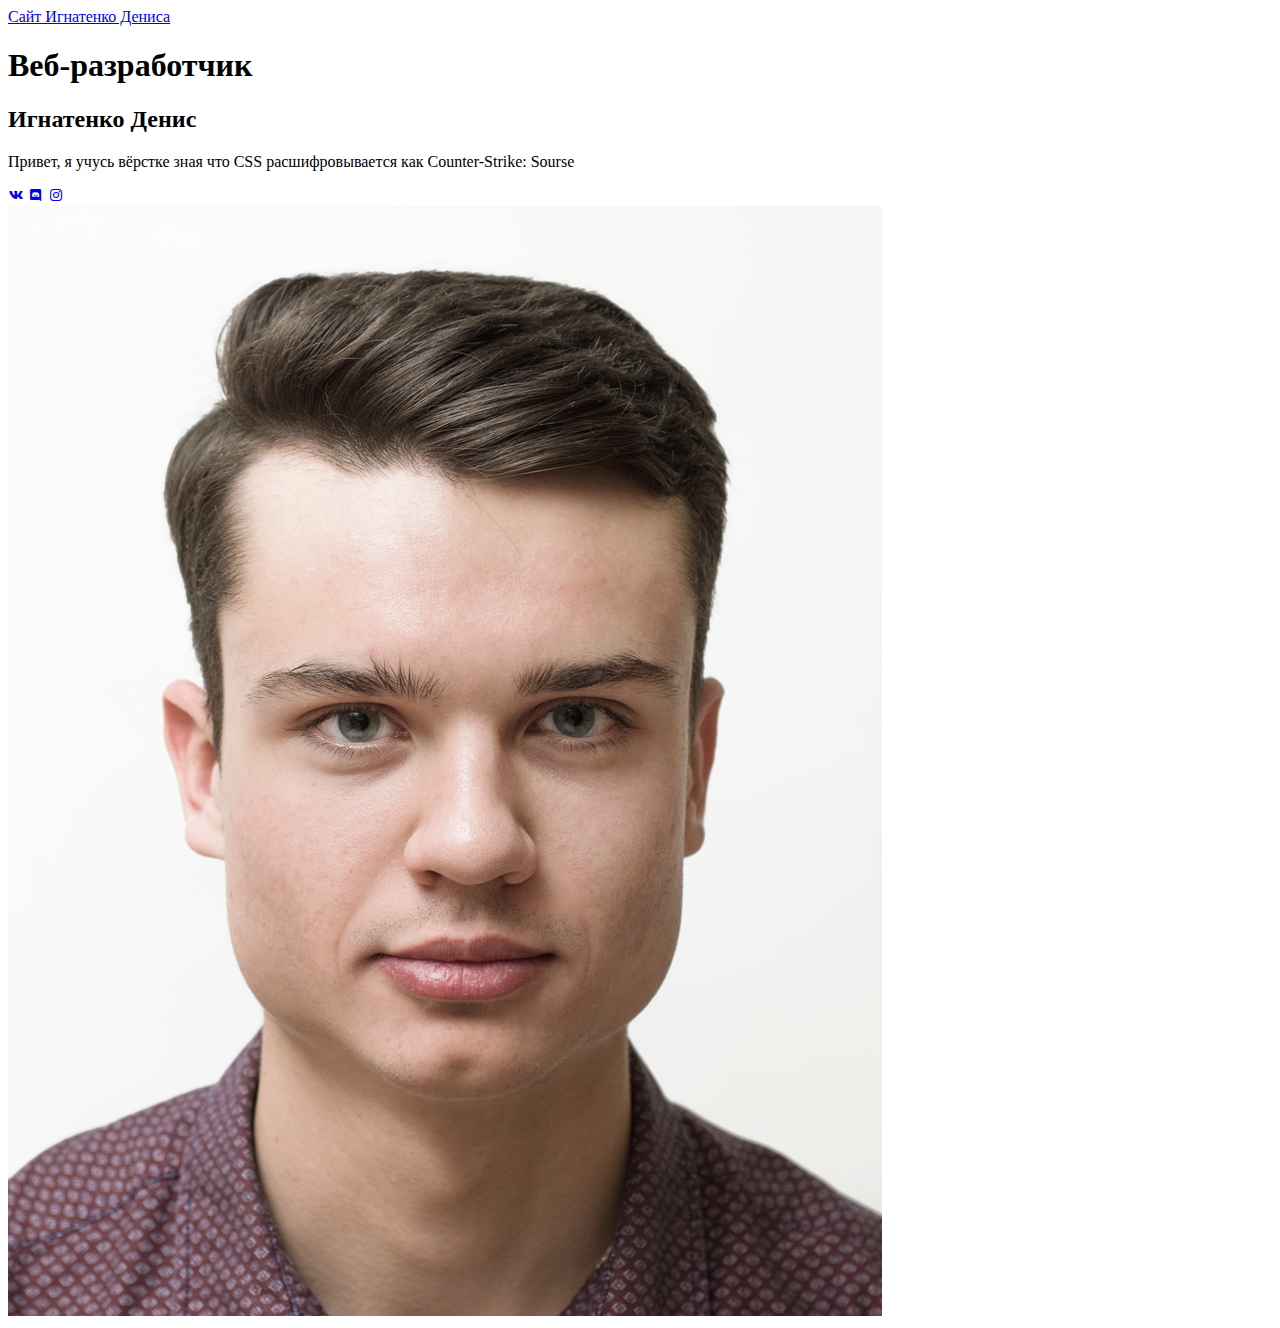
==== index.html @ 55a518d2 "Add files via upload" ====
<!DOCTYPE html>
<html>
<head>
  <meta charset="UTF-8">
  <meta name="viewport" content="width=device-width, initial-scale=1.0">
  <title>Document</title>

  <!-- Подключаем шрифт -->
  <link rel="preconnect" href="https://fonts.gstatic.com">
  <link href="https://fonts.googleapis.com/css2?family=Montserrat:wght@300;400;500;600;700&display=swap"
    rel="stylesheet">
  <!-- Подключаем иконки -->
  <link rel="stylesheet" href="https://cdn.jsdelivr.net/npm/boxicons@latest/css/boxicons.min.css">
  <!-- Подключаем файл со стилями -->
  <link rel="stylesheet" href="style.css">
</head>

<body>
    <header class="header">
        <a class="header_logo logo" href="#">Сайт Игнатенко Дениса</a>
    </header>

    <div class="hero">
        <div class="container hero_container">
            <div class="hero_about">
                <h1 class="hero_title">
                    Веб-разработчик
                </h1>
                <h2 class="hero_subtitle">Игнатенко Денис</h2>
                <p class="hero_description">
                    Привет, я учусь вёрстке зная что CSS расшифровывается как Counter-Strike: Sourse  
                </p>
                <div class="hero_links">
                    <a class="hero_link" href="https://vk.com/unlabel_denis"><i class='bx bxl-vk'></i></a>
                    <a class="hero_link" href="https://discordapp.com/users/699602522205061209/"><i class='bx bxl-discord'></i></a>
                    <a class="hero_link" href="https://www.instagram.com/unlabel_denis/"><i class='bx bxl-instagram'></i></a>
                </div>
            </div>
            <div class="hero_box">
                <img class="hero_box-img" src="Denis.png" alt="My photo">
            </div>
        </div>
    </div>
</body>
</html>
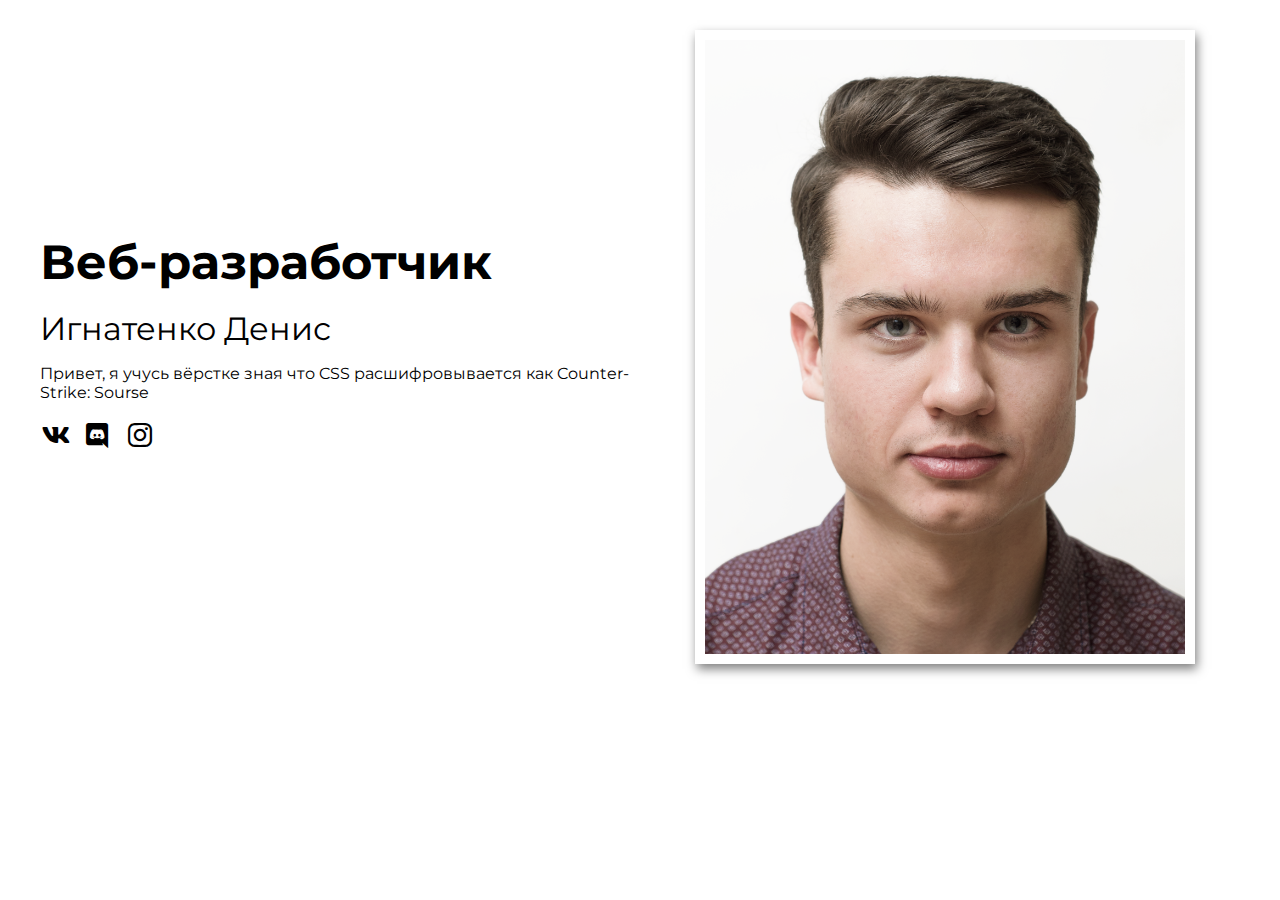
==== commit a2b2c5a7: "Update index.html" ====
--- a/index.html
+++ b/index.html
@@ -3,7 +3,7 @@
 <head>
   <meta charset="UTF-8">
   <meta name="viewport" content="width=device-width, initial-scale=1.0">
-  <title>Document</title>
+  <title>My visit card</title>
 
   <!-- Подключаем шрифт -->
   <link rel="preconnect" href="https://fonts.gstatic.com">
@@ -17,7 +17,7 @@
 
 <body>
     <header class="header">
-        <a class="header_logo logo" href="#">Сайт Игнатенко Дениса</a>
+        <a class="header_logo logo" href="#"></a>
     </header>
 
     <div class="hero">
@@ -42,4 +42,4 @@
         </div>
     </div>
 </body>
-</html>+</html>
--- a/style.css
+++ b/style.css
@@ -0,0 +1,131 @@
+*,
+::before,
+::after {
+  box-sizing: border-box;
+}
+
+body {
+  margin: 0;
+  font-family: 'Montserrat', sans-serif;
+}
+
+img {
+  width: 100%;
+  height: 100%;
+}
+
+h1,
+h2,
+h3 {
+  margin: 0;
+}
+
+.header {
+  width: 100%;
+  padding: 15px 0;
+  text-align: center;
+  font-size: 24px;
+  font-weight: 300;
+  color: gray;
+}
+
+.header_logo {
+  color: inherit;
+  text-decoration: none;
+}
+
+.hero {
+  min-height: 100 vh;
+  display: flex;
+  justify-content: center;
+  align-items: center;
+}
+
+.container {
+  max-width: 1230px;
+  width: 100%;
+  margin: 0 auto;
+  padding: 0 15px;
+}
+
+.hero_container {
+  display: grid;
+  grid-template-columns: repeat(auto-fit,minmax(290px, 1fr));
+  grid-gap: 20px;
+}
+
+.hero_about {
+  display: flex;
+  flex-direction: column;
+  justify-content: center;
+}
+
+.hero_title {
+  margin-bottom: 20px;
+  font-size: 48px;
+  line-height: 1.1;
+}
+
+.hero_subtitle {
+  font-size: 32px;
+  font-weight: 400;
+}
+
+.hero_links {
+  display: flex;
+  font-size: 32px;
+  color: black;
+}
+
+.hero_link {
+  margin-right: 10px;
+  color: black;
+}
+
+.hero_link:hover {
+  color:violet;
+}
+
+.hero_box {
+  max-width: 500px;
+  justify-self: center;
+  overflow: hidden;
+  background-image: linear-gradient(to top, #30cfd0 0%, #330867 100%);
+
+  border: 10px solid white;
+  box-shadow: 2px 5px 10px rgba(0, 0, 0, .5);
+
+  animation: ava-animate 6s infinite alternate;
+}
+
+@keyframes ava-animate {
+  0% {
+    border-radius: 60% 40% 76% 24% / 44% 48% 52% 56%;
+  }
+
+  40% {
+    border-radius: 39% 61% 65% 35% / 51% 34% 66% 49%;
+  }
+
+  60% {
+    border-radius: 15% 85% 32% 68% / 71% 17% 83% 29%;
+  }
+
+  100% {
+    border-radius: 32% 68% 58% 42% / 52% 31% 69% 48%;
+  }
+}
+
+.hero_box-img {
+  animation: ava-bg 3s infinite alternate;
+}
+
+@keyframes ava-bg {
+  from {
+    backgrop-filter: hue-rotate(0);
+  }
+
+  to {
+    backgrop-filter: hue-rotate(90deg);
+  }
+}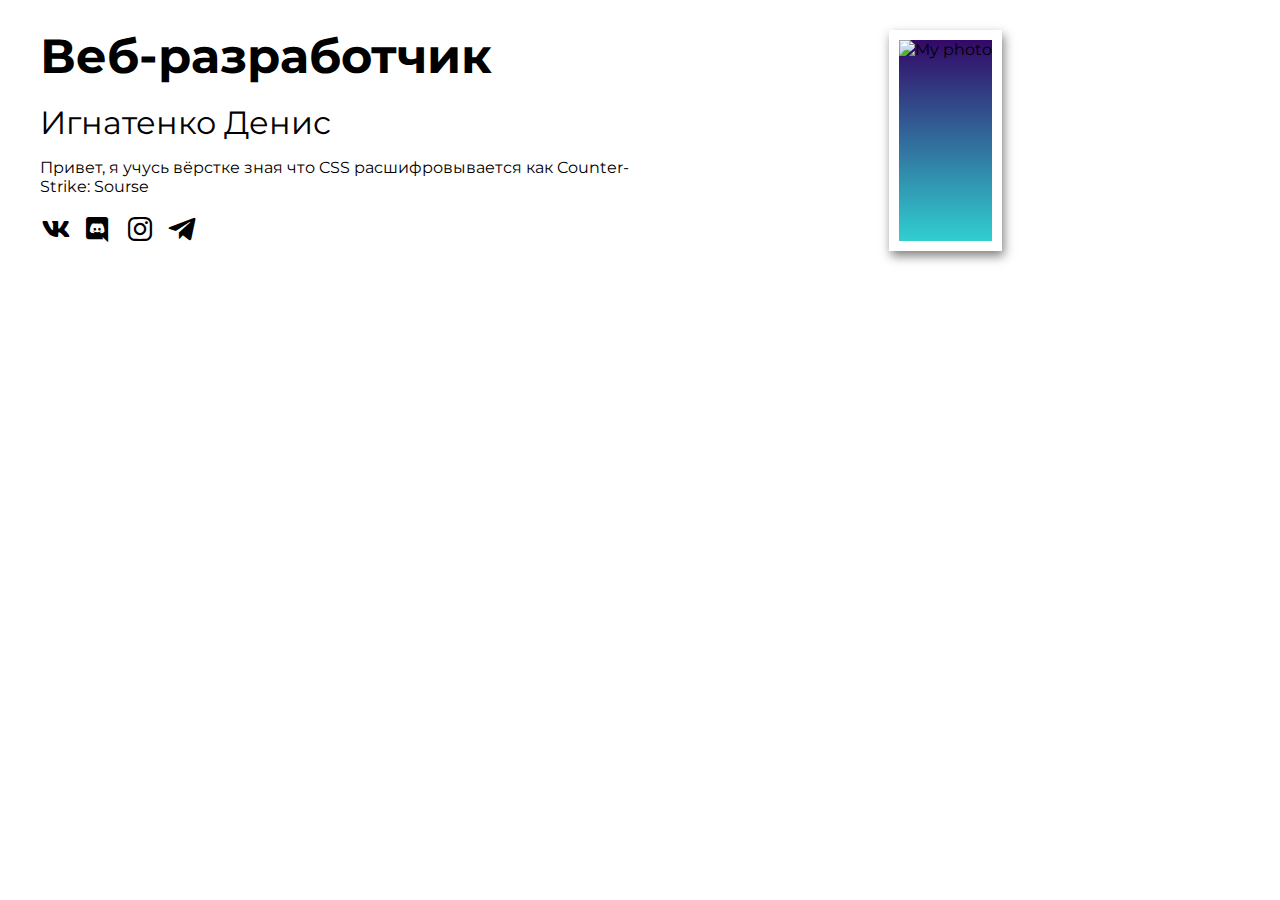
==== commit 10dae921: "Update index.html" ====
--- a/index.html
+++ b/index.html
@@ -13,6 +13,7 @@
   <link rel="stylesheet" href="https://cdn.jsdelivr.net/npm/boxicons@latest/css/boxicons.min.css">
   <!-- Подключаем файл со стилями -->
   <link rel="stylesheet" href="style.css">
+  <link rel="stylesheet" href="https://webgradients.com/">
 </head>
 
 <body>
@@ -34,10 +35,11 @@
                     <a class="hero_link" href="https://vk.com/unlabel_denis"><i class='bx bxl-vk'></i></a>
                     <a class="hero_link" href="https://discordapp.com/users/699602522205061209/"><i class='bx bxl-discord'></i></a>
                     <a class="hero_link" href="https://www.instagram.com/unlabel_denis/"><i class='bx bxl-instagram'></i></a>
+                    <a class="hero_link" href="https://t.me/unlabel"><i class='bx bxl-telegram'></i></a>
                 </div>
             </div>
             <div class="hero_box">
-                <img class="hero_box-img" src="Denis.png" alt="My photo">
+                <img class="hero_box-img" src="Denis.PNG" alt="My photo">
             </div>
         </div>
     </div>
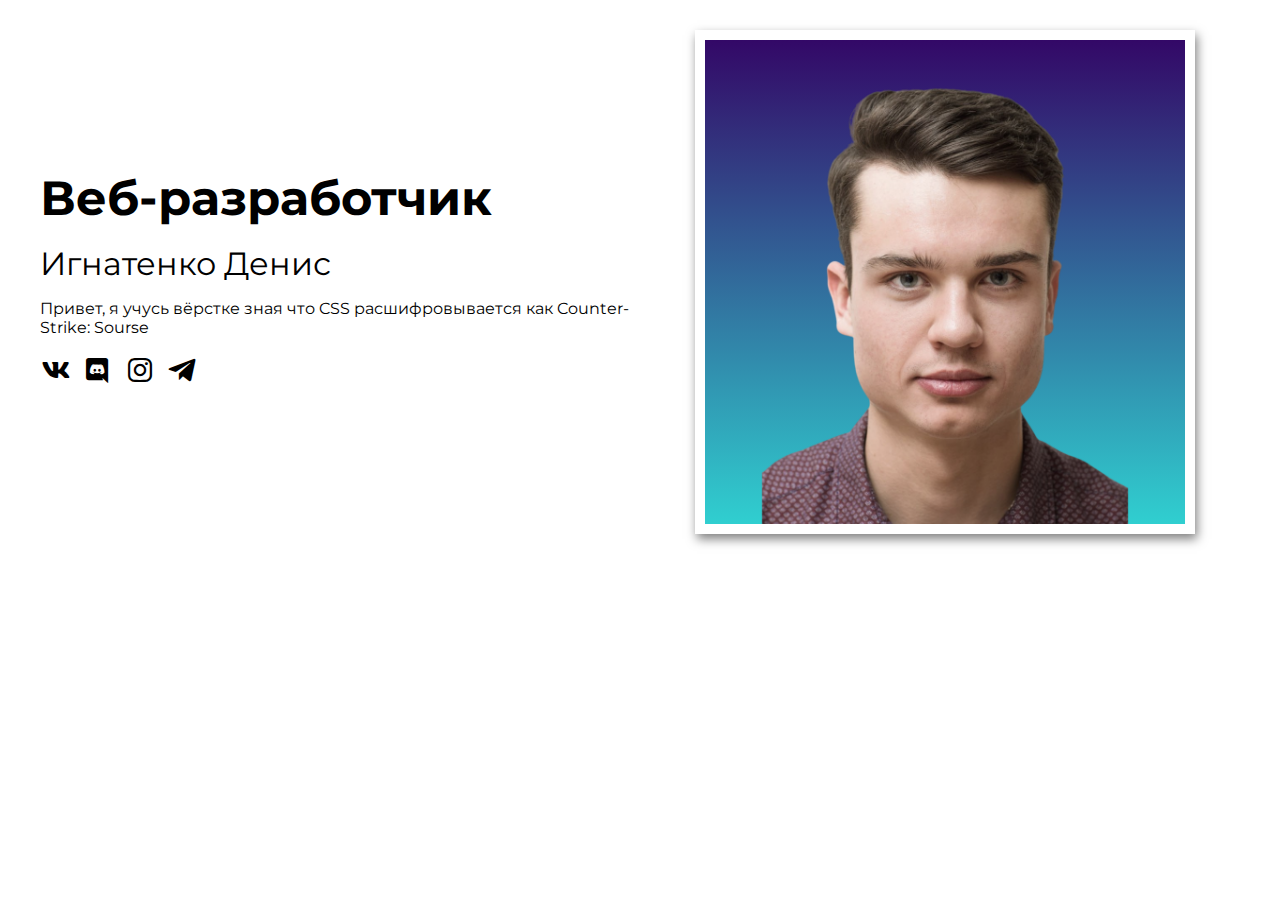
==== commit 8708fa4c: "Update index.html" ====
--- a/index.html
+++ b/index.html
@@ -1,5 +1,5 @@
 <!DOCTYPE html>
-<html>
+<html lang="ru">
 <head>
   <meta charset="UTF-8">
   <meta name="viewport" content="width=device-width, initial-scale=1.0">
